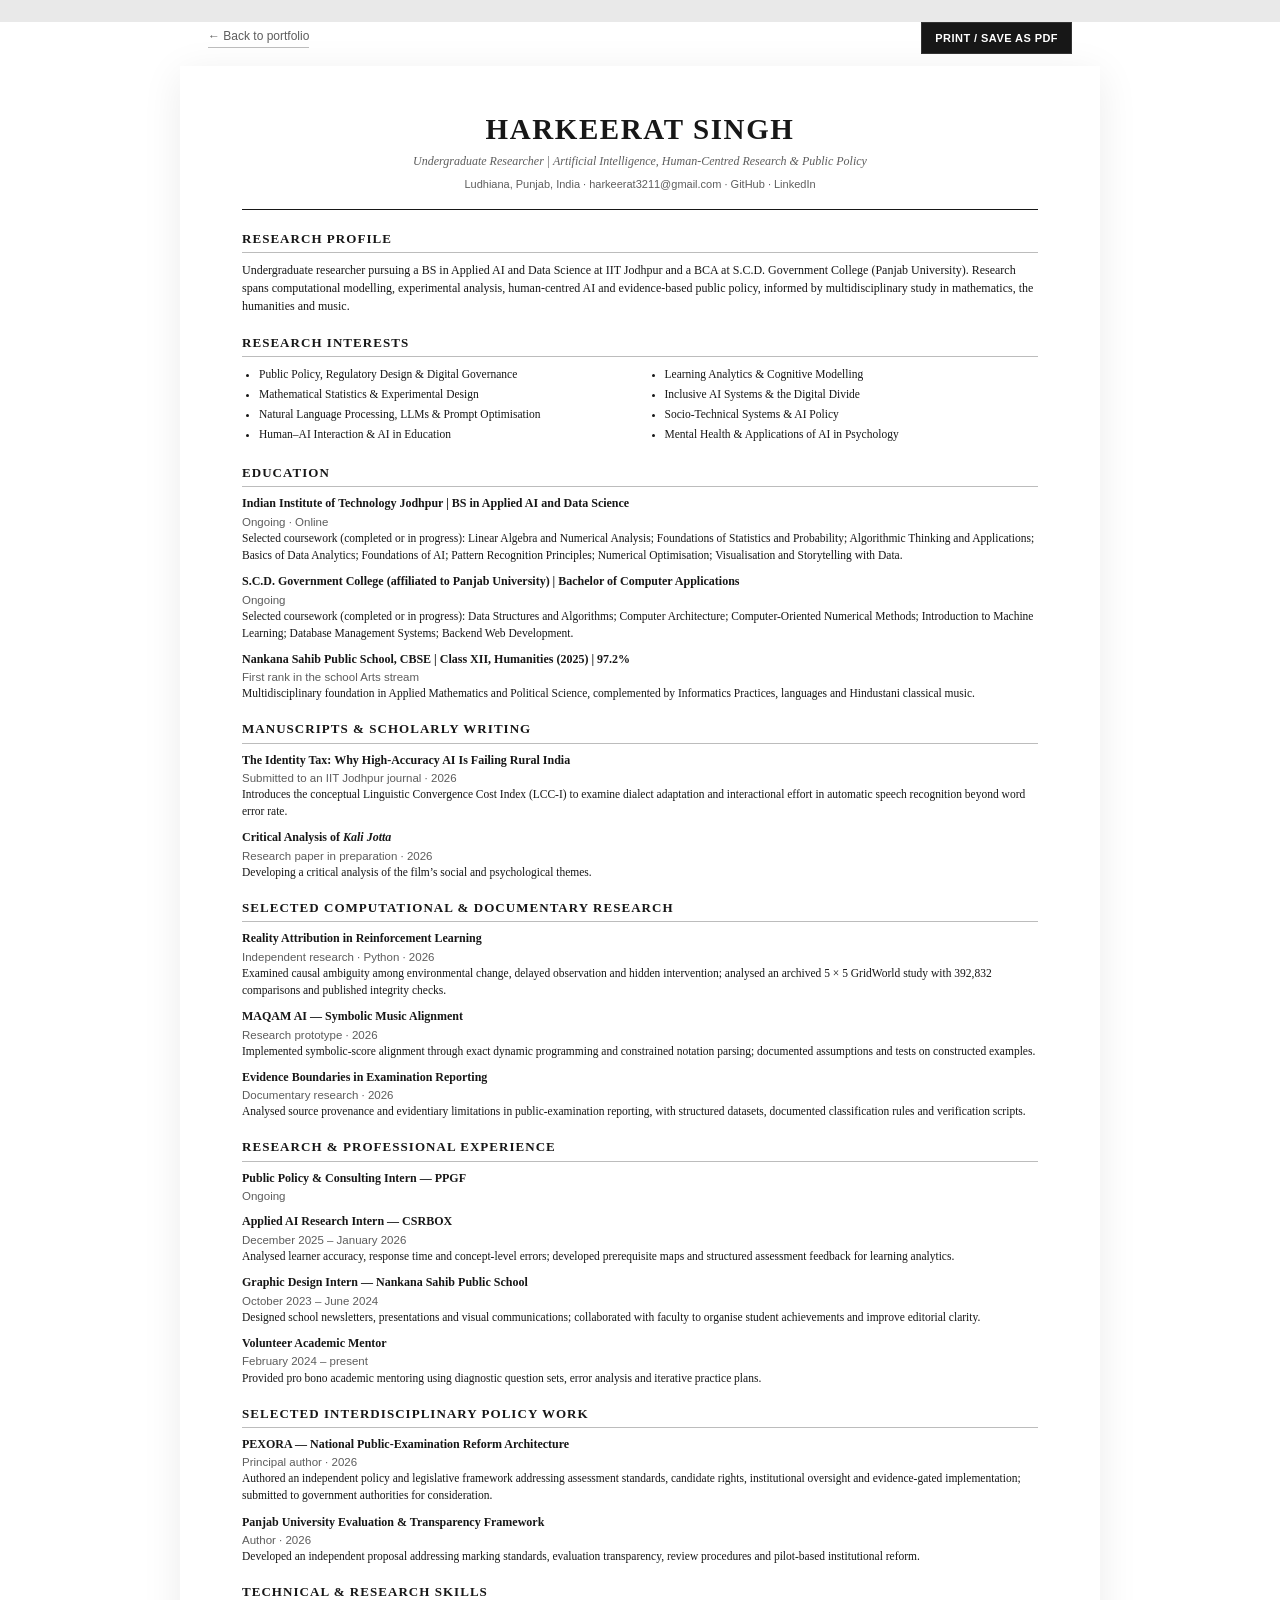
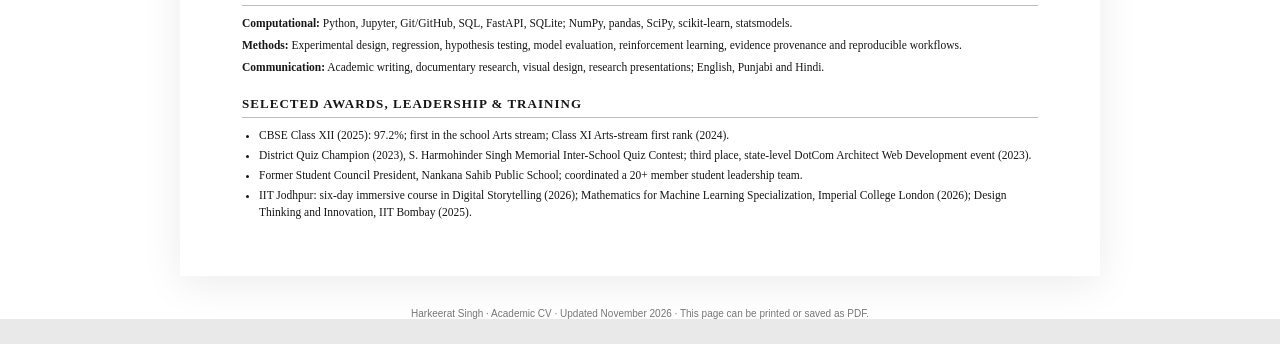
==== docs/cv.html @ 2d25a60e "site: add current printable academic CV page" ====
<!doctype html>
<html lang="en">
<head>
<meta charset="utf-8">
<meta name="viewport" content="width=device-width,initial-scale=1">
<meta name="description" content="Academic CV of Harkeerat Singh, undergraduate researcher in applied AI, human-centred research and public policy.">
<title>Harkeerat Singh — Academic CV</title>
<style>
:root{color-scheme:light;--ink:#171717;--muted:#5d5d5d;--rule:#bcbcbc;--paper:#fff;--soft:#f4f4f4}
*{box-sizing:border-box}
html{background:#e9e9e9;scroll-behavior:smooth}
body{margin:0;background:var(--paper);color:var(--ink);font-family:Georgia,"Times New Roman",serif;line-height:1.48}
.toolbar{max-width:920px;margin:22px auto 12px;padding:0 28px;display:flex;justify-content:space-between;align-items:center;font:12px/1.4 Arial,sans-serif;color:var(--muted)}
.toolbar a{color:inherit;text-decoration:none;border-bottom:1px solid var(--rule);padding-bottom:2px}
.toolbar button{border:1px solid #333;background:#171717;color:#fff;padding:9px 13px;font:600 11px Arial,sans-serif;letter-spacing:.04em;cursor:pointer}
main{max-width:920px;margin:0 auto 32px;padding:48px 62px 52px;background:#fff;box-shadow:0 8px 38px rgba(0,0,0,.08)}
header{text-align:center;border-bottom:1.5px solid var(--ink);padding-bottom:16px;margin-bottom:21px}
h1{font-size:29px;line-height:1.1;letter-spacing:.055em;margin:0 0 7px}
.subtitle{font-size:12px;font-style:italic;color:var(--muted);margin:0 0 5px}
.contact{font:11px/1.6 Arial,sans-serif;color:var(--muted);margin:0}
.contact a{color:inherit;text-decoration:none}
section{margin:19px 0 0}
h2{font-size:13px;line-height:1.25;text-transform:uppercase;letter-spacing:.08em;border-bottom:1px solid var(--rule);padding-bottom:5px;margin:0 0 9px}
p{margin:0 0 6px;font-size:12px}
ul{margin:4px 0 0;padding-left:17px}
li{font-size:11.5px;margin:0 0 3px}
.interests{columns:2;column-gap:32px}
.interests li{break-inside:avoid}
.entry{margin:0 0 10px;break-inside:avoid}
.entry h3{font-size:12px;line-height:1.3;margin:0 0 2px;font-weight:700}
.meta{font:10.5px/1.4 Arial,sans-serif;color:var(--muted);margin:0 0 3px}
.entry p{font-size:11.5px;margin:0}
.skills p{font-size:11.5px;margin:0 0 5px}
.page-break{break-before:page}
a{color:inherit}
footer{max-width:920px;margin:0 auto 25px;padding:0 28px;color:#777;font:10px Arial,sans-serif;text-align:center}
@media(max-width:700px){main{margin:0;padding:34px 22px 40px}.toolbar{padding:0 18px;margin:14px auto 10px}.interests{columns:1}h1{font-size:25px}}
@media print{
 @page{size:A4;margin:14mm 15mm}
 html,body{background:#fff}
 .toolbar,footer{display:none!important}
 main{max-width:none;margin:0;padding:0;box-shadow:none}
 section{margin-top:15px}
 h2{font-size:11.5px}
 p{font-size:10.5px}
 li{font-size:10.2px}
 .entry h3{font-size:10.8px}
 .entry p{font-size:10.2px}
 .meta{font-size:9.4px}
 .page-break{break-before:page}
}
</style>
</head>
<body>
<div class="toolbar"><a href="index.html">← Back to portfolio</a><button type="button" onclick="window.print()">PRINT / SAVE AS PDF</button></div>
<main>
<header>
<h1>HARKEERAT SINGH</h1>
<p class="subtitle">Undergraduate Researcher | Artificial Intelligence, Human-Centred Research &amp; Public Policy</p>
<p class="contact">Ludhiana, Punjab, India · <a href="mailto:harkeerat3211@gmail.com">harkeerat3211@gmail.com</a> · <a href="https://github.com/iharkeerat">GitHub</a> · <a href="https://www.linkedin.com/in/harkeeratsingh01/">LinkedIn</a></p>
</header>
<section>
<h2>Research Profile</h2>
<p>Undergraduate researcher pursuing a BS in Applied AI and Data Science at IIT Jodhpur and a BCA at S.C.D. Government College (Panjab University). Research spans computational modelling, experimental analysis, human-centred AI and evidence-based public policy, informed by multidisciplinary study in mathematics, the humanities and music.</p>
</section>
<section>
<h2>Research Interests</h2>
<ul class="interests">
<li>Public Policy, Regulatory Design &amp; Digital Governance</li>
<li>Mathematical Statistics &amp; Experimental Design</li>
<li>Natural Language Processing, LLMs &amp; Prompt Optimisation</li>
<li>Human–AI Interaction &amp; AI in Education</li>
<li>Learning Analytics &amp; Cognitive Modelling</li>
<li>Inclusive AI Systems &amp; the Digital Divide</li>
<li>Socio-Technical Systems &amp; AI Policy</li>
<li>Mental Health &amp; Applications of AI in Psychology</li>
</ul>
</section>
<section>
<h2>Education</h2>
<div class="entry">
<h3>Indian Institute of Technology Jodhpur | BS in Applied AI and Data Science</h3>
<p class="meta">Ongoing · Online</p>
<p>Selected coursework (completed or in progress): Linear Algebra and Numerical Analysis; Foundations of Statistics and Probability; Algorithmic Thinking and Applications; Basics of Data Analytics; Foundations of AI; Pattern Recognition Principles; Numerical Optimisation; Visualisation and Storytelling with Data.</p>
</div>
<div class="entry">
<h3>S.C.D. Government College (affiliated to Panjab University) | Bachelor of Computer Applications</h3>
<p class="meta">Ongoing</p>
<p>Selected coursework (completed or in progress): Data Structures and Algorithms; Computer Architecture; Computer-Oriented Numerical Methods; Introduction to Machine Learning; Database Management Systems; Backend Web Development.</p>
</div>
<div class="entry">
<h3>Nankana Sahib Public School, CBSE | Class XII, Humanities (2025) | 97.2%</h3>
<p class="meta">First rank in the school Arts stream</p>
<p>Multidisciplinary foundation in Applied Mathematics and Political Science, complemented by Informatics Practices, languages and Hindustani classical music.</p>
</div>
</section>
<section>
<h2>Manuscripts &amp; Scholarly Writing</h2>
<div class="entry">
<h3>The Identity Tax: Why High-Accuracy AI Is Failing Rural India</h3>
<p class="meta">Submitted to an IIT Jodhpur journal · 2026</p>
<p>Introduces the conceptual Linguistic Convergence Cost Index (LCC-I) to examine dialect adaptation and interactional effort in automatic speech recognition beyond word error rate.</p>
</div>
<div class="entry">
<h3>Critical Analysis of <em>Kali Jotta</em></h3>
<p class="meta">Research paper in preparation · 2026</p>
<p>Developing a critical analysis of the film’s social and psychological themes.</p>
</div>
</section>
<section>
<h2>Selected Computational &amp; Documentary Research</h2>
<div class="entry">
<h3>Reality Attribution in Reinforcement Learning</h3>
<p class="meta">Independent research · Python · 2026</p>
<p>Examined causal ambiguity among environmental change, delayed observation and hidden intervention; analysed an archived 5 × 5 GridWorld study with 392,832 comparisons and published integrity checks.</p>
</div>
<div class="entry">
<h3>MAQAM AI — Symbolic Music Alignment</h3>
<p class="meta">Research prototype · 2026</p>
<p>Implemented symbolic-score alignment through exact dynamic programming and constrained notation parsing; documented assumptions and tests on constructed examples.</p>
</div>
<div class="entry">
<h3>Evidence Boundaries in Examination Reporting</h3>
<p class="meta">Documentary research · 2026</p>
<p>Analysed source provenance and evidentiary limitations in public-examination reporting, with structured datasets, documented classification rules and verification scripts.</p>
</div>
</section>
<div class="page-break"></div>
<section>
<h2>Research &amp; Professional Experience</h2>
<div class="entry">
<h3>Public Policy &amp; Consulting Intern — PPGF</h3>
<p class="meta">Ongoing</p>
</div>
<div class="entry">
<h3>Applied AI Research Intern — CSRBOX</h3>
<p class="meta">December 2025 – January 2026</p>
<p>Analysed learner accuracy, response time and concept-level errors; developed prerequisite maps and structured assessment feedback for learning analytics.</p>
</div>
<div class="entry">
<h3>Graphic Design Intern — Nankana Sahib Public School</h3>
<p class="meta">October 2023 – June 2024</p>
<p>Designed school newsletters, presentations and visual communications; collaborated with faculty to organise student achievements and improve editorial clarity.</p>
</div>
<div class="entry">
<h3>Volunteer Academic Mentor</h3>
<p class="meta">February 2024 – present</p>
<p>Provided pro bono academic mentoring using diagnostic question sets, error analysis and iterative practice plans.</p>
</div>
</section>
<section>
<h2>Selected Interdisciplinary Policy Work</h2>
<div class="entry">
<h3>PEXORA — National Public-Examination Reform Architecture</h3>
<p class="meta">Principal author · 2026</p>
<p>Authored an independent policy and legislative framework addressing assessment standards, candidate rights, institutional oversight and evidence-gated implementation; submitted to government authorities for consideration.</p>
</div>
<div class="entry">
<h3>Panjab University Evaluation &amp; Transparency Framework</h3>
<p class="meta">Author · 2026</p>
<p>Developed an independent proposal addressing marking standards, evaluation transparency, review procedures and pilot-based institutional reform.</p>
</div>
</section>
<section class="skills">
<h2>Technical &amp; Research Skills</h2>
<p><strong>Computational:</strong> Python, Jupyter, Git/GitHub, SQL, FastAPI, SQLite; NumPy, pandas, SciPy, scikit-learn, statsmodels.</p>
<p><strong>Methods:</strong> Experimental design, regression, hypothesis testing, model evaluation, reinforcement learning, evidence provenance and reproducible workflows.</p>
<p><strong>Communication:</strong> Academic writing, documentary research, visual design, research presentations; English, Punjabi and Hindi.</p>
</section>
<section>
<h2>Selected Awards, Leadership &amp; Training</h2>
<ul>
<li>CBSE Class XII (2025): 97.2%; first in the school Arts stream; Class XI Arts-stream first rank (2024).</li>
<li>District Quiz Champion (2023), S. Harmohinder Singh Memorial Inter-School Quiz Contest; third place, state-level DotCom Architect Web Development event (2023).</li>
<li>Former Student Council President, Nankana Sahib Public School; coordinated a 20+ member student leadership team.</li>
<li>IIT Jodhpur: six-day immersive course in Digital Storytelling (2026); Mathematics for Machine Learning Specialization, Imperial College London (2026); Design Thinking and Innovation, IIT Bombay (2025).</li>
</ul>
</section>
</main>
<footer>Harkeerat Singh · Academic CV · Updated November 2026 · This page can be printed or saved as PDF.</footer>
</body>
</html>
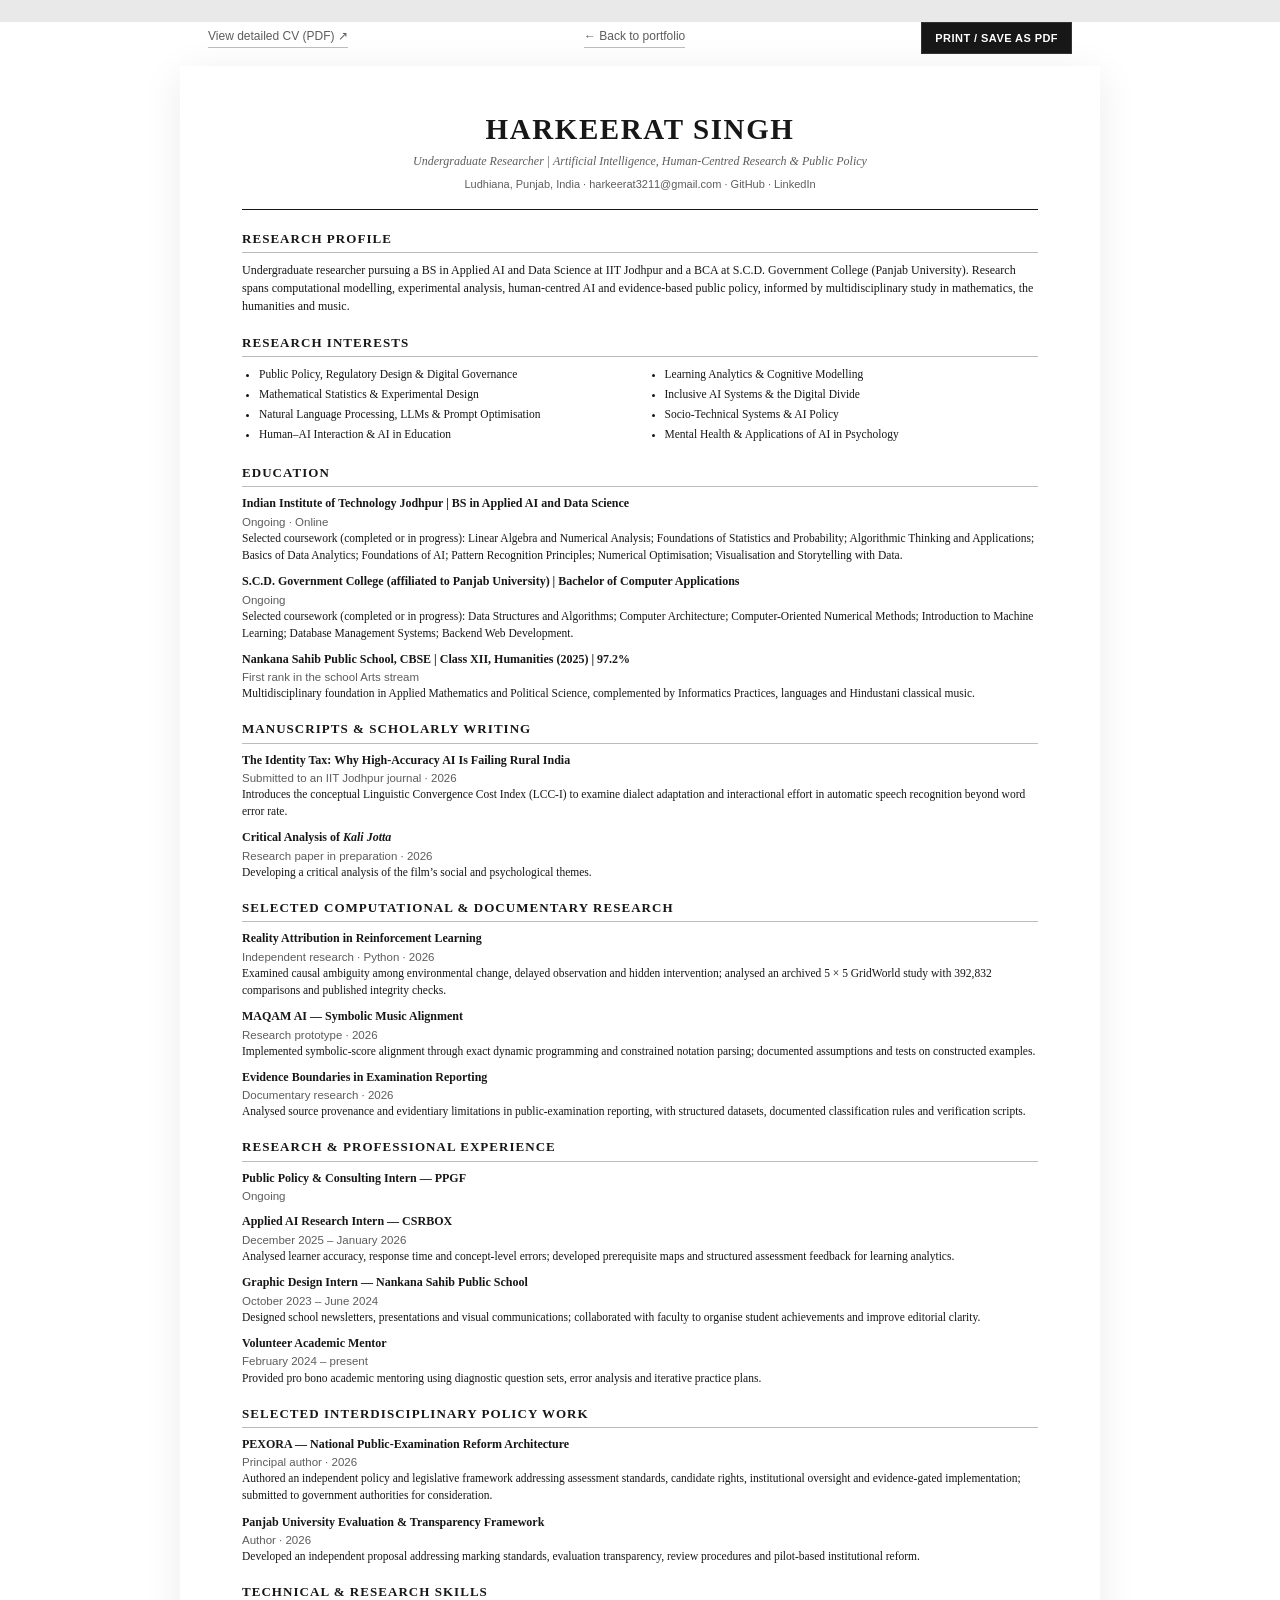
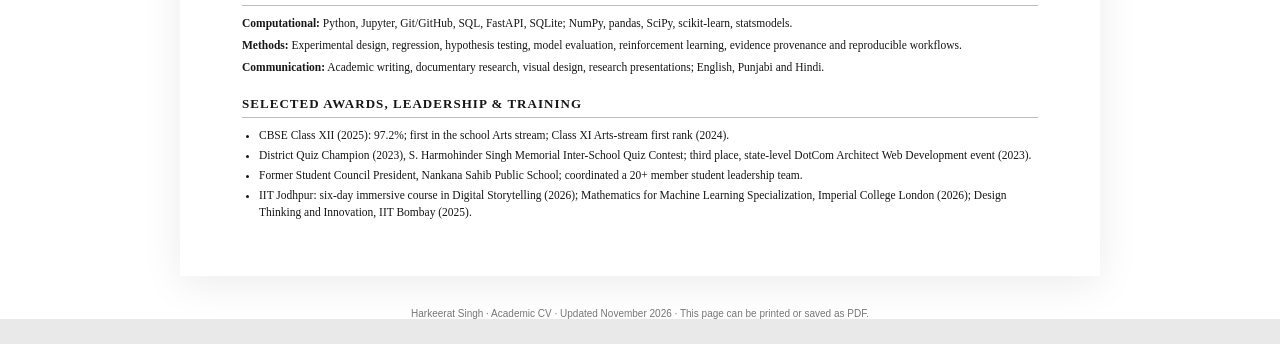
==== commit 6770bd08: "site: make original detailed PDF available from academic CV page" ====
--- a/docs/cv.html
+++ b/docs/cv.html
@@ -52,7 +52,7 @@
 </style>
 </head>
 <body>
-<div class="toolbar"><a href="index.html">← Back to portfolio</a><button type="button" onclick="window.print()">PRINT / SAVE AS PDF</button></div>
+<div class="toolbar"><a href="assets/docs/Harkeerat_Singh_Detailed_CV.pdf" target="_blank" rel="noopener noreferrer">View detailed CV (PDF) ↗</a> <a href="index.html">← Back to portfolio</a><button type="button" onclick="window.print()">PRINT / SAVE AS PDF</button></div>
 <main>
 <header>
 <h1>HARKEERAT SINGH</h1>
